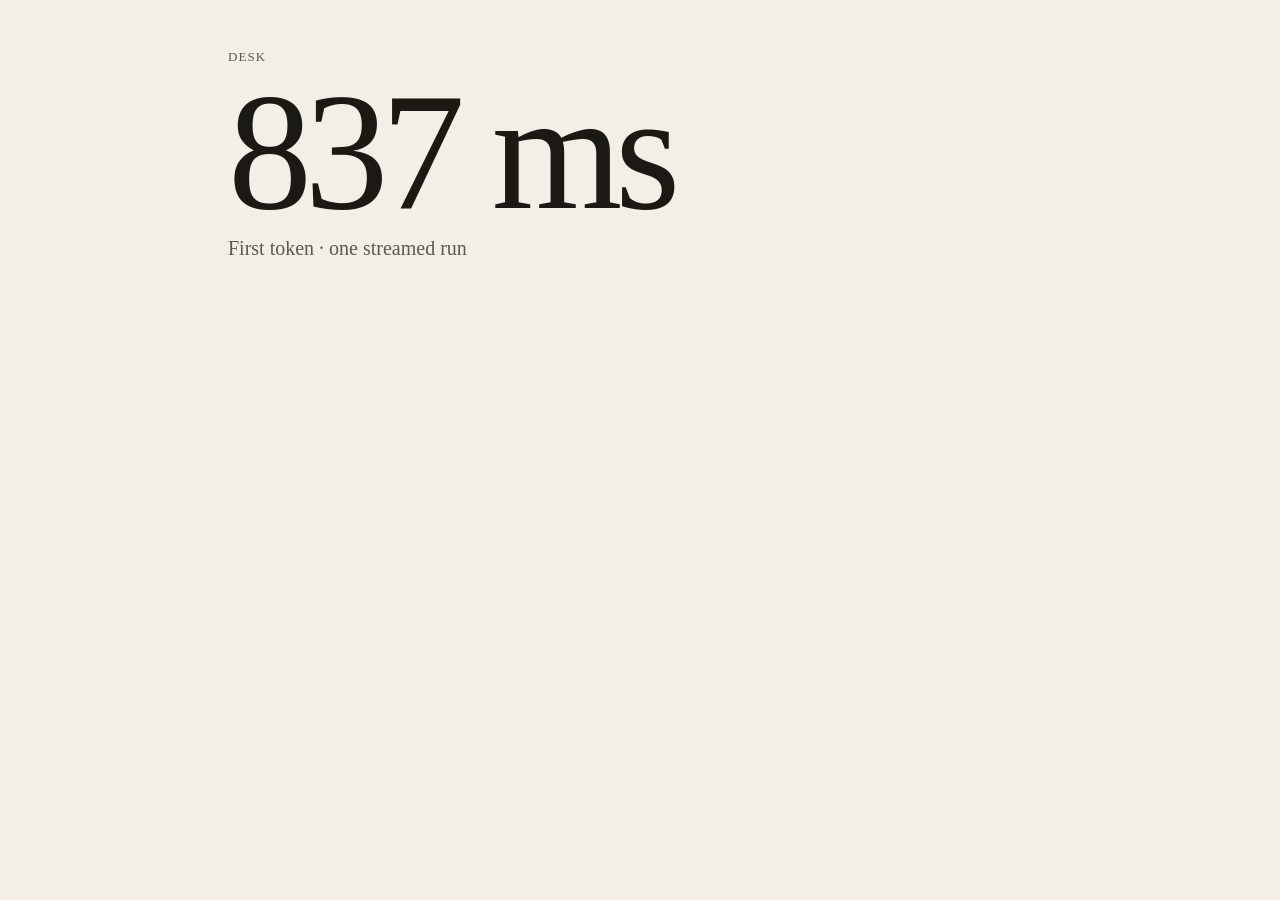
==== index.html @ bff5efc8 "Add the first-token page from one measured stream. A recruiter can scrub a real reply instead of a m" ====
<!DOCTYPE html>
<html lang="en">
<head>
  <meta charset="utf-8">
  <meta name="viewport" content="width=device-width, initial-scale=1">
  <title>Desk</title>
  <link rel="stylesheet" href="site.css">
</head>
<body>
  <main>
    <p class="kicker">Desk</p>
    <a class="slice" href="first-token/">
      <p class="hero" id="hero">…</p>
      <p class="unit">First token · one streamed run</p>
    </a>
  </main>
  <script>
    fetch("data/first-token.json")
      .then(function (res) { return res.json(); })
      .then(function (run) {
        document.getElementById("hero").textContent = Math.round(run.stream_end_ms) + " ms";
      });
  </script>
</body>
</html>
---- site.css ----
* { box-sizing: border-box; }
html, body { margin: 0; background: #f3efe6; color: #1b1914; }
body { font: 20px/1.35 Palatino, "Palatino Linotype", Georgia, serif; }
main { max-width: 880px; margin: 0 auto; padding: 48px 28px 72px; }
.kicker { margin: 0 0 12px; letter-spacing: 0.08em; text-transform: uppercase; font-size: 13px; color: #5e584f; }
.hero { margin: 0; font-variant-numeric: tabular-nums; font-size: clamp(88px, 16vw, 168px); line-height: 0.88; letter-spacing: -0.045em; }
.unit, .meta { color: #5e584f; }
.unit { margin: 10px 0 8px; }
a { color: inherit; }
.slice { display: block; text-decoration: none; }
svg { width: 100%; height: 96px; display: block; margin-top: 28px; }
.scrub { display: block; margin: 8px 0 20px; font-size: 16px; }
input[type="range"] { width: 100%; margin-top: 8px; }
.stats { display: flex; gap: 28px; flex-wrap: wrap; margin: 0 0 12px; }
.stats div { min-width: 8em; }
.stats b { display: block; font-size: 32px; font-weight: 600; font-variant-numeric: tabular-nums; }
.sentence { font-size: 28px; max-width: 20em; margin: 18px 0; }
.out { min-height: 2.6em; font-size: 22px; margin: 0 0 18px; }
button { font: inherit; background: #1b1914; color: #f3efe6; border: 0; padding: 8px 16px; }
.cite { font-size: 16px; }
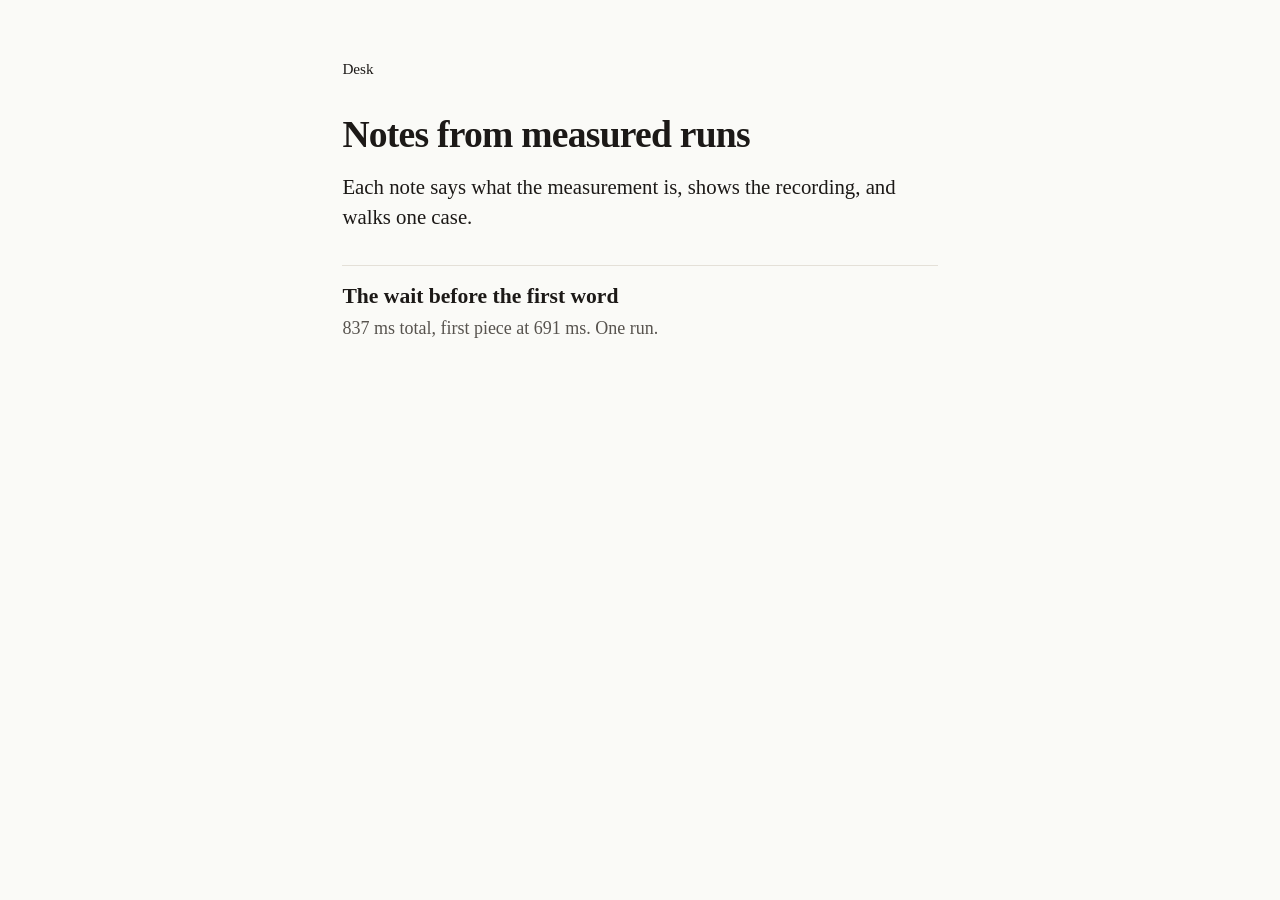
==== commit e8398b9f: "Turn the first-token page into a short essay. The recording was a bare number, so the page now expla" ====
--- a/index.html
+++ b/index.html
@@ -7,18 +7,27 @@
   <link rel="stylesheet" href="site.css">
 </head>
 <body>
-  <main>
-    <p class="kicker">Desk</p>
-    <a class="slice" href="first-token/">
-      <p class="hero" id="hero">…</p>
-      <p class="unit">First token · one streamed run</p>
-    </a>
-  </main>
+  <article>
+    <p class="site">Desk</p>
+    <h1>Notes from measured runs</h1>
+    <p class="lede">Each note says what the measurement is, shows the recording, and walks one case.</p>
+    <ul class="index-list">
+      <li>
+        <a href="first-token/">
+          <h2>The wait before the first word</h2>
+          <p id="blurb">One streamed reply.</p>
+        </a>
+      </li>
+    </ul>
+  </article>
   <script>
     fetch("data/first-token.json")
       .then(function (res) { return res.json(); })
       .then(function (run) {
-        document.getElementById("hero").textContent = Math.round(run.stream_end_ms) + " ms";
+        var first = Math.round(run.tokens[0].t_ms);
+        var total = Math.round(run.stream_end_ms);
+        document.getElementById("blurb").textContent =
+          total + " ms total, first piece at " + first + " ms. One run.";
       });
   </script>
 </body>
--- a/site.css
+++ b/site.css
@@ -1,20 +1,46 @@
 * { box-sizing: border-box; }
-html, body { margin: 0; background: #f3efe6; color: #1b1914; }
-body { font: 20px/1.35 Palatino, "Palatino Linotype", Georgia, serif; }
-main { max-width: 880px; margin: 0 auto; padding: 48px 28px 72px; }
-.kicker { margin: 0 0 12px; letter-spacing: 0.08em; text-transform: uppercase; font-size: 13px; color: #5e584f; }
-.hero { margin: 0; font-variant-numeric: tabular-nums; font-size: clamp(88px, 16vw, 168px); line-height: 0.88; letter-spacing: -0.045em; }
-.unit, .meta { color: #5e584f; }
-.unit { margin: 10px 0 8px; }
+html, body { margin: 0; background: #fafaf7; color: #1c1917; }
+body {
+  font: 1.125rem/1.65 Palatino, "Palatino Linotype", "Iowan Old Style", Georgia, serif;
+}
+article { max-width: 40rem; margin: 0 auto; padding: 3.5rem 1.4rem 5rem; }
 a { color: inherit; }
-.slice { display: block; text-decoration: none; }
-svg { width: 100%; height: 96px; display: block; margin-top: 28px; }
-.scrub { display: block; margin: 8px 0 20px; font-size: 16px; }
-input[type="range"] { width: 100%; margin-top: 8px; }
-.stats { display: flex; gap: 28px; flex-wrap: wrap; margin: 0 0 12px; }
-.stats div { min-width: 8em; }
-.stats b { display: block; font-size: 32px; font-weight: 600; font-variant-numeric: tabular-nums; }
-.sentence { font-size: 28px; max-width: 20em; margin: 18px 0; }
-.out { min-height: 2.6em; font-size: 22px; margin: 0 0 18px; }
-button { font: inherit; background: #1b1914; color: #f3efe6; border: 0; padding: 8px 16px; }
-.cite { font-size: 16px; }
+.site { margin: 0 0 2rem; font-size: 0.95rem; }
+.site a { text-decoration: none; border-bottom: 1px solid #1c1917; }
+h1 { font-size: 2.35rem; line-height: 1.15; font-weight: 600; letter-spacing: -0.02em; margin: 0 0 1rem; }
+h2 { font-size: 1.35rem; line-height: 1.3; font-weight: 600; margin: 2.75rem 0 0.75rem; }
+.lede { font-size: 1.3rem; line-height: 1.45; margin: 0 0 1.5rem; }
+p { margin: 0 0 1rem; }
+figure {
+  margin: 1.25rem 0 1.5rem;
+  padding: 1.25rem 1.1rem 1.2rem;
+  background: #fff;
+  border: 1px solid #e4e0d8;
+}
+.result {
+  margin: 0;
+  font-variant-numeric: tabular-nums;
+  font-size: 4.25rem;
+  line-height: 0.95;
+  letter-spacing: -0.03em;
+}
+.unit { margin: 0.35rem 0 0.25rem; color: #57534e; font-size: 1rem; }
+svg { width: 100%; height: 88px; display: block; }
+.legend { margin: 0.2rem 0 0.8rem; color: #57534e; font-size: 0.95rem; }
+.scrub { display: block; margin: 0.4rem 0 1rem; font-size: 1rem; }
+input[type="range"] { width: 100%; margin-top: 0.45rem; accent-color: #1c1917; }
+.stats { display: grid; grid-template-columns: repeat(3, 1fr); gap: 0.75rem; margin: 0 0 1rem; }
+.stats div { font-size: 0.85rem; color: #57534e; }
+.stats b { display: block; margin-top: 0.15rem; color: #1c1917; font-size: 1.25rem; font-weight: 600; font-variant-numeric: tabular-nums; }
+.out { min-height: 3.2rem; margin: 0 0 0.9rem; font-size: 1.2rem; }
+button { font: inherit; background: #1c1917; color: #fafaf7; border: 0; padding: 0.45rem 0.8rem; cursor: pointer; }
+.note { color: #57534e; font-size: 0.98rem; }
+.index-list { list-style: none; padding: 0; margin: 2rem 0 0; }
+.index-list a { display: block; text-decoration: none; padding: 1rem 0; border-top: 1px solid #e4e0d8; }
+.index-list h2 { margin: 0 0 0.3rem; }
+.index-list p { margin: 0; color: #57534e; }
+@media (max-width: 560px) {
+  h1 { font-size: 1.85rem; }
+  .result { font-size: 3.2rem; }
+  .stats { grid-template-columns: 1fr; }
+}
